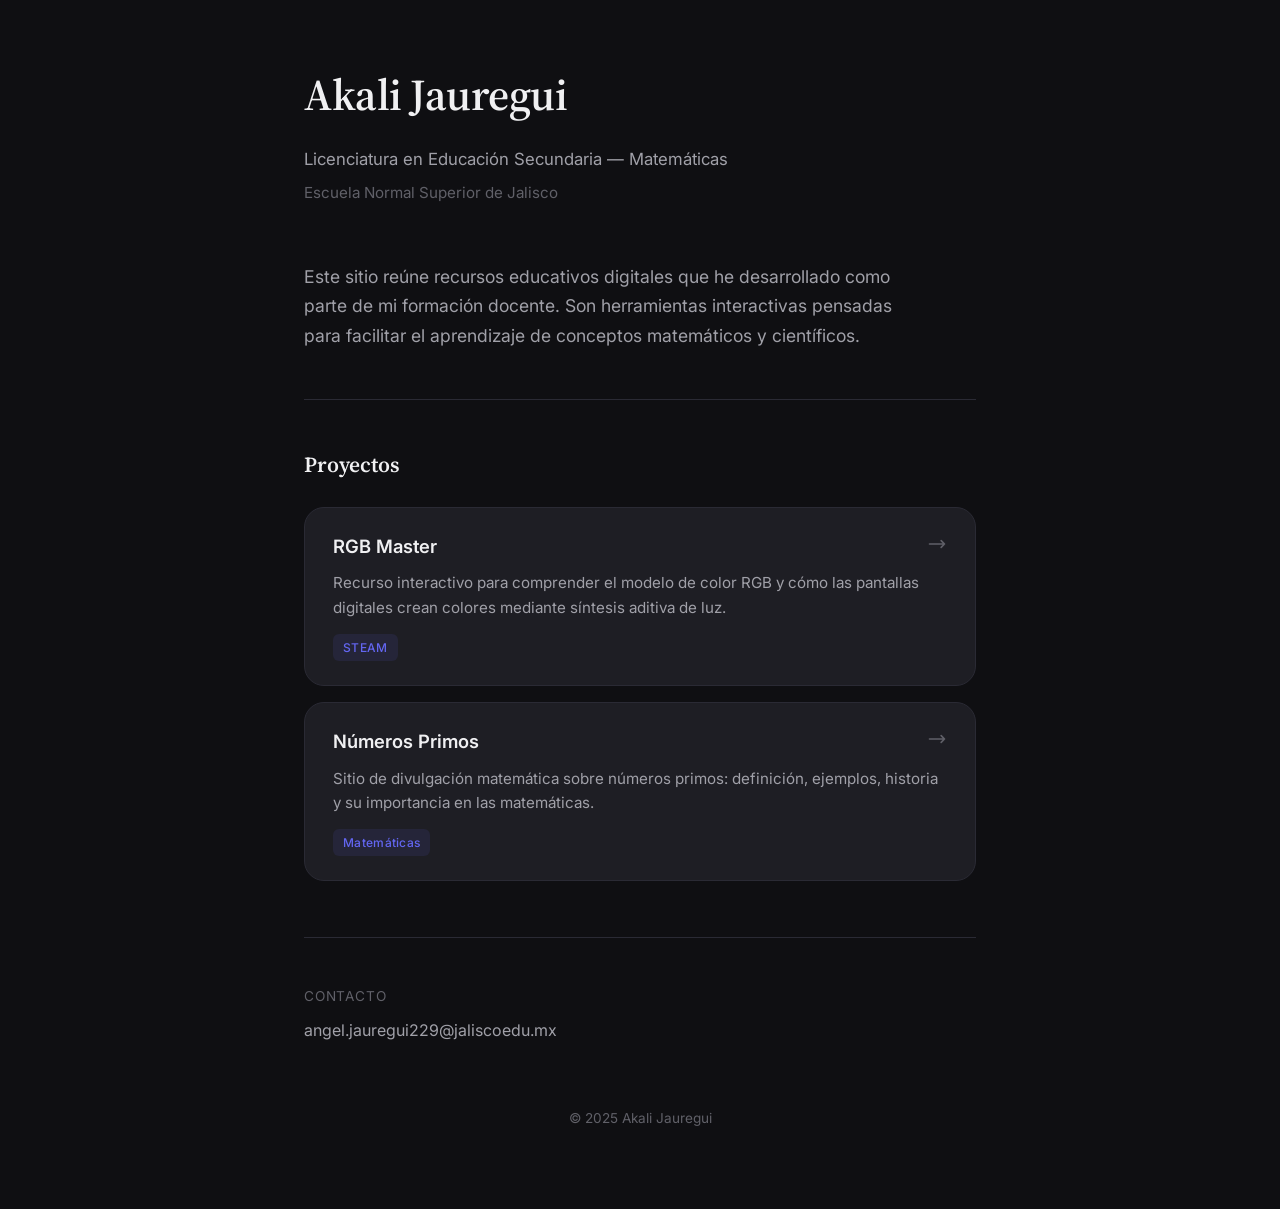
==== index.html @ 41b5761c "Add files via upload" ====
<!DOCTYPE html>
<html lang="es">
<head>
    <meta charset="UTF-8">
    <meta name="viewport" content="width=device-width, initial-scale=1.0">
    <meta name="description" content="Portafolio de recursos educativos digitales de Akali Jauregui - Licenciatura en Educación Secundaria, Matemáticas">
    <title>Akali Jauregui - Recursos Educativos</title>
    <link rel="preconnect" href="https://fonts.googleapis.com">
    <link rel="preconnect" href="https://fonts.gstatic.com" crossorigin>
    <link href="https://fonts.googleapis.com/css2?family=Source+Serif+4:opsz,wght@8..60,400;8..60,600&family=Inter:wght@400;500;600&display=swap" rel="stylesheet">
    <style>
        :root {
            --bg-primary: #0f0f12;
            --bg-secondary: #18181c;
            --bg-card: #1e1e24;
            --bg-card-hover: #26262e;
            --border-subtle: #2a2a34;
            --border-hover: #3a3a46;
            
            --text-primary: #f0f0f2;
            --text-secondary: #a0a0a8;
            --text-muted: #606068;
            
            --accent: #6366f1;
            --accent-soft: rgba(99, 102, 241, 0.1);
            
            --radius-sm: 8px;
            --radius-md: 12px;
            --radius-lg: 20px;
            
            --transition: 200ms ease;
        }

        * {
            margin: 0;
            padding: 0;
            box-sizing: border-box;
        }

        body {
            font-family: 'Inter', -apple-system, BlinkMacSystemFont, sans-serif;
            background-color: var(--bg-primary);
            color: var(--text-primary);
            line-height: 1.6;
            min-height: 100vh;
        }

        /* === LAYOUT === */
        .container {
            max-width: 720px;
            margin: 0 auto;
            padding: 60px 24px 80px;
        }

        @media (max-width: 480px) {
            .container {
                padding: 40px 20px 60px;
            }
        }

        /* === HEADER === */
        .header {
            margin-bottom: 56px;
        }

        .header-name {
            font-family: 'Source Serif 4', Georgia, serif;
            font-size: clamp(2rem, 6vw, 2.75rem);
            font-weight: 600;
            letter-spacing: -0.5px;
            margin-bottom: 16px;
            color: var(--text-primary);
        }

        .header-role {
            font-size: 1.05rem;
            color: var(--text-secondary);
            margin-bottom: 8px;
        }

        .header-institution {
            font-size: 0.95rem;
            color: var(--text-muted);
        }

        /* === INTRO === */
        .intro {
            margin-bottom: 48px;
            padding-bottom: 48px;
            border-bottom: 1px solid var(--border-subtle);
        }

        .intro-text {
            font-size: 1.1rem;
            color: var(--text-secondary);
            max-width: 600px;
            line-height: 1.7;
        }

        /* === PROYECTOS === */
        .section-title {
            font-family: 'Source Serif 4', Georgia, serif;
            font-size: 1.35rem;
            font-weight: 600;
            margin-bottom: 24px;
            color: var(--text-primary);
        }

        .projects-grid {
            display: flex;
            flex-direction: column;
            gap: 16px;
        }

        .project-card {
            display: block;
            background: var(--bg-card);
            border: 1px solid var(--border-subtle);
            border-radius: var(--radius-lg);
            padding: 24px 28px;
            text-decoration: none;
            transition: all var(--transition);
            position: relative;
        }

        .project-card:hover {
            background: var(--bg-card-hover);
            border-color: var(--border-hover);
            transform: translateY(-2px);
        }

        .project-card:focus {
            outline: none;
            border-color: var(--accent);
            box-shadow: 0 0 0 3px var(--accent-soft);
        }

        .project-header {
            display: flex;
            align-items: flex-start;
            justify-content: space-between;
            gap: 16px;
            margin-bottom: 10px;
        }

        .project-title {
            font-size: 1.15rem;
            font-weight: 600;
            color: var(--text-primary);
        }

        .project-arrow {
            color: var(--text-muted);
            transition: all var(--transition);
            flex-shrink: 0;
            margin-top: 2px;
        }

        .project-card:hover .project-arrow {
            color: var(--text-secondary);
            transform: translateX(4px);
        }

        .project-description {
            font-size: 0.95rem;
            color: var(--text-secondary);
            line-height: 1.6;
        }

        .project-tag {
            display: inline-block;
            margin-top: 14px;
            padding: 4px 10px;
            background: var(--accent-soft);
            color: var(--accent);
            font-size: 0.75rem;
            font-weight: 500;
            border-radius: 6px;
            letter-spacing: 0.3px;
        }

        /* === CONTACTO === */
        .contact {
            margin-top: 56px;
            padding-top: 48px;
            border-top: 1px solid var(--border-subtle);
        }

        .contact-label {
            font-size: 0.85rem;
            color: var(--text-muted);
            text-transform: uppercase;
            letter-spacing: 0.8px;
            margin-bottom: 10px;
        }

        .contact-email {
            font-size: 1rem;
            color: var(--text-secondary);
            text-decoration: none;
            transition: color var(--transition);
        }

        .contact-email:hover {
            color: var(--text-primary);
        }

        /* === FOOTER === */
        .footer {
            margin-top: 64px;
            text-align: center;
            color: var(--text-muted);
            font-size: 0.85rem;
        }
    </style>
</head>
<body>
    <main class="container">
        <header class="header">
            <h1 class="header-name">Akali Jauregui</h1>
            <p class="header-role">Licenciatura en Educación Secundaria — Matemáticas</p>
            <p class="header-institution">Escuela Normal Superior de Jalisco</p>
        </header>

        <section class="intro">
            <p class="intro-text">
                Este sitio reúne recursos educativos digitales que he desarrollado como parte de mi formación docente. Son herramientas interactivas pensadas para facilitar el aprendizaje de conceptos matemáticos y científicos.
            </p>
        </section>

        <section class="projects">
            <h2 class="section-title">Proyectos</h2>
            <div class="projects-grid">
                <a href="https://akali045.github.io/RGB-Master/" class="project-card">
                    <div class="project-header">
                        <span class="project-title">RGB Master</span>
                        <svg class="project-arrow" width="20" height="20" fill="none" stroke="currentColor" viewBox="0 0 24 24">
                            <path stroke-linecap="round" stroke-linejoin="round" stroke-width="2" d="M17 8l4 4m0 0l-4 4m4-4H3"/>
                        </svg>
                    </div>
                    <p class="project-description">
                        Recurso interactivo para comprender el modelo de color RGB y cómo las pantallas digitales crean colores mediante síntesis aditiva de luz.
                    </p>
                    <span class="project-tag">STEAM</span>
                </a>

                <a href="https://akali045.github.io/Numeros-Primos/" class="project-card">
                    <div class="project-header">
                        <span class="project-title">Números Primos</span>
                        <svg class="project-arrow" width="20" height="20" fill="none" stroke="currentColor" viewBox="0 0 24 24">
                            <path stroke-linecap="round" stroke-linejoin="round" stroke-width="2" d="M17 8l4 4m0 0l-4 4m4-4H3"/>
                        </svg>
                    </div>
                    <p class="project-description">
                        Sitio de divulgación matemática sobre números primos: definición, ejemplos, historia y su importancia en las matemáticas.
                    </p>
                    <span class="project-tag">Matemáticas</span>
                </a>
            </div>
        </section>

        <section class="contact">
            <p class="contact-label">Contacto</p>
            <a href="mailto:angel.jauregui229@jaliscoedu.mx" class="contact-email">
                angel.jauregui229@jaliscoedu.mx
            </a>
        </section>

        <footer class="footer">
            <p>© 2025 Akali Jauregui</p>
        </footer>
    </main>
</body>
</html>
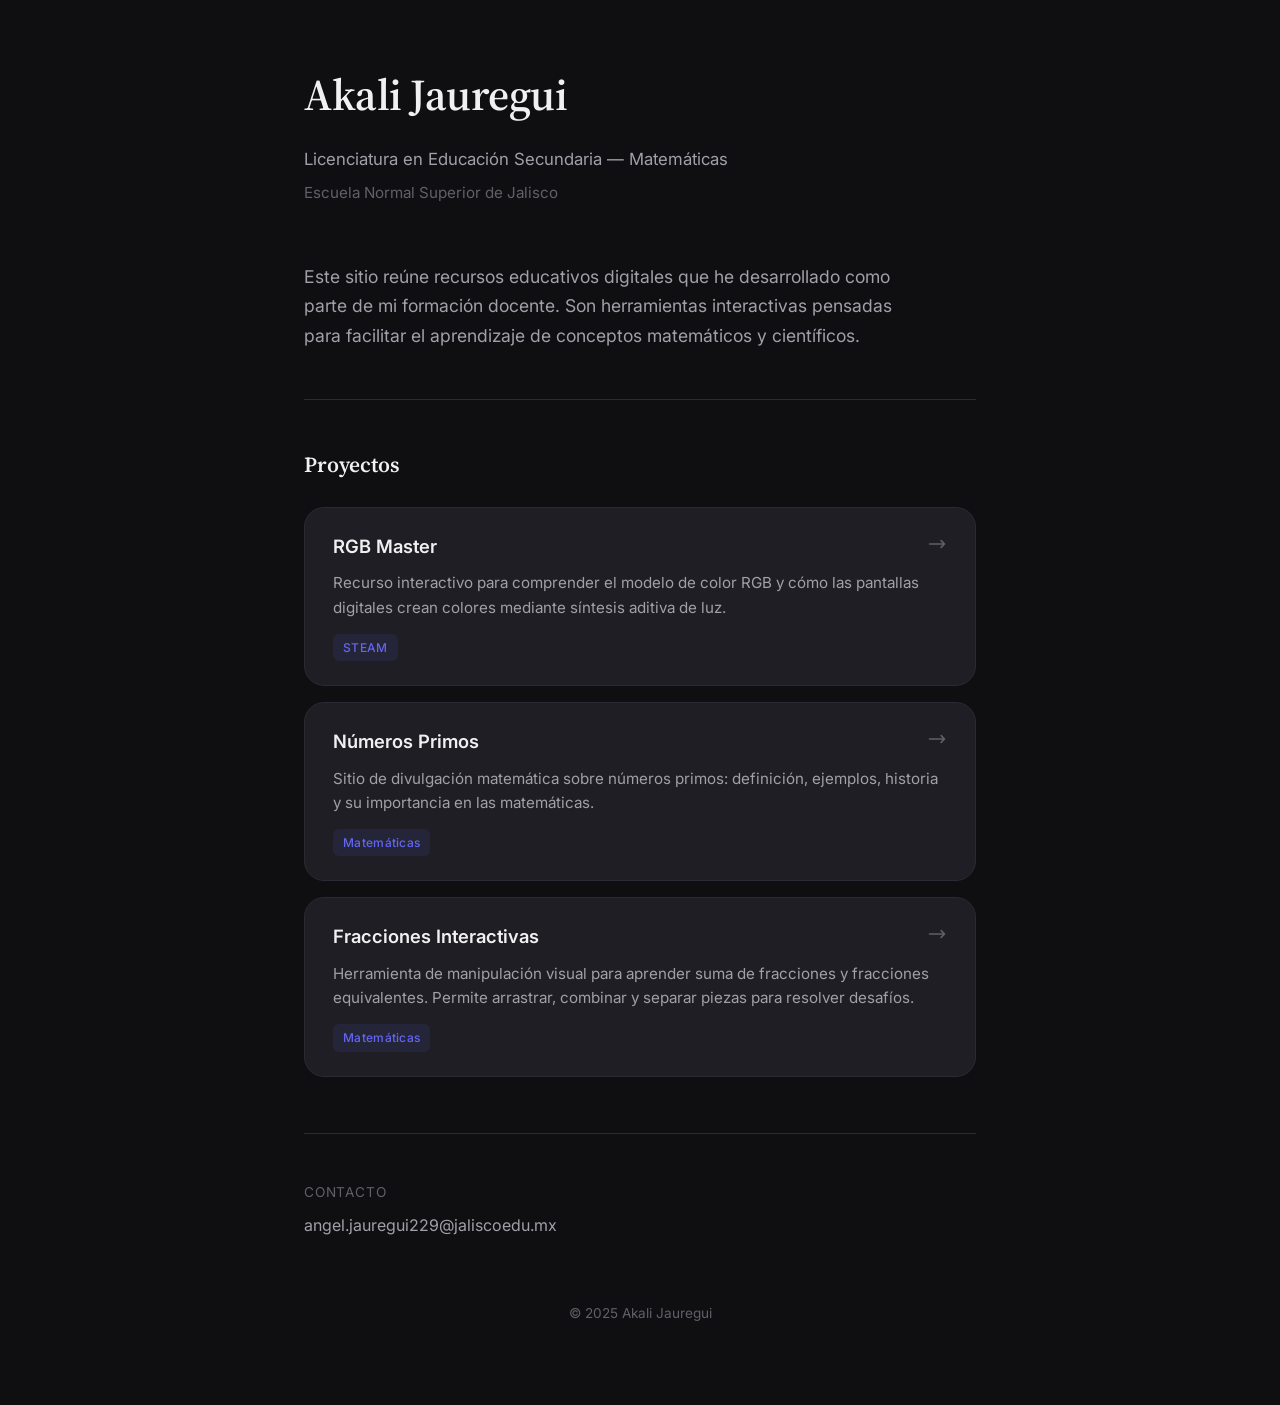
==== commit 4e2c87cf: "Update index.html" ====
--- a/index.html
+++ b/index.html
@@ -256,6 +256,19 @@
                     </p>
                     <span class="project-tag">Matemáticas</span>
                 </a>
+
+                 <a href="https://akali045.github.io/Fracciones-Interactivas/" class="project-card">
+                    <div class="project-header">
+                        <span class="project-title">Fracciones Interactivas</span>
+                        <svg class="project-arrow" width="20" height="20" fill="none" stroke="currentColor" viewBox="0 0 24 24">
+                            <path stroke-linecap="round" stroke-linejoin="round" stroke-width="2" d="M17 8l4 4m0 0l-4 4m4-4H3"/>
+                        </svg>
+                    </div>
+                    <p class="project-description">
+                        Herramienta de manipulación visual para aprender suma de fracciones y fracciones equivalentes. Permite arrastrar, combinar y separar piezas para resolver desafíos.
+                    </p>
+                    <span class="project-tag">Matemáticas</span>
+                </a>
             </div>
         </section>
 
@@ -271,4 +284,5 @@
         </footer>
     </main>
 </body>
-</html>+
+</html>
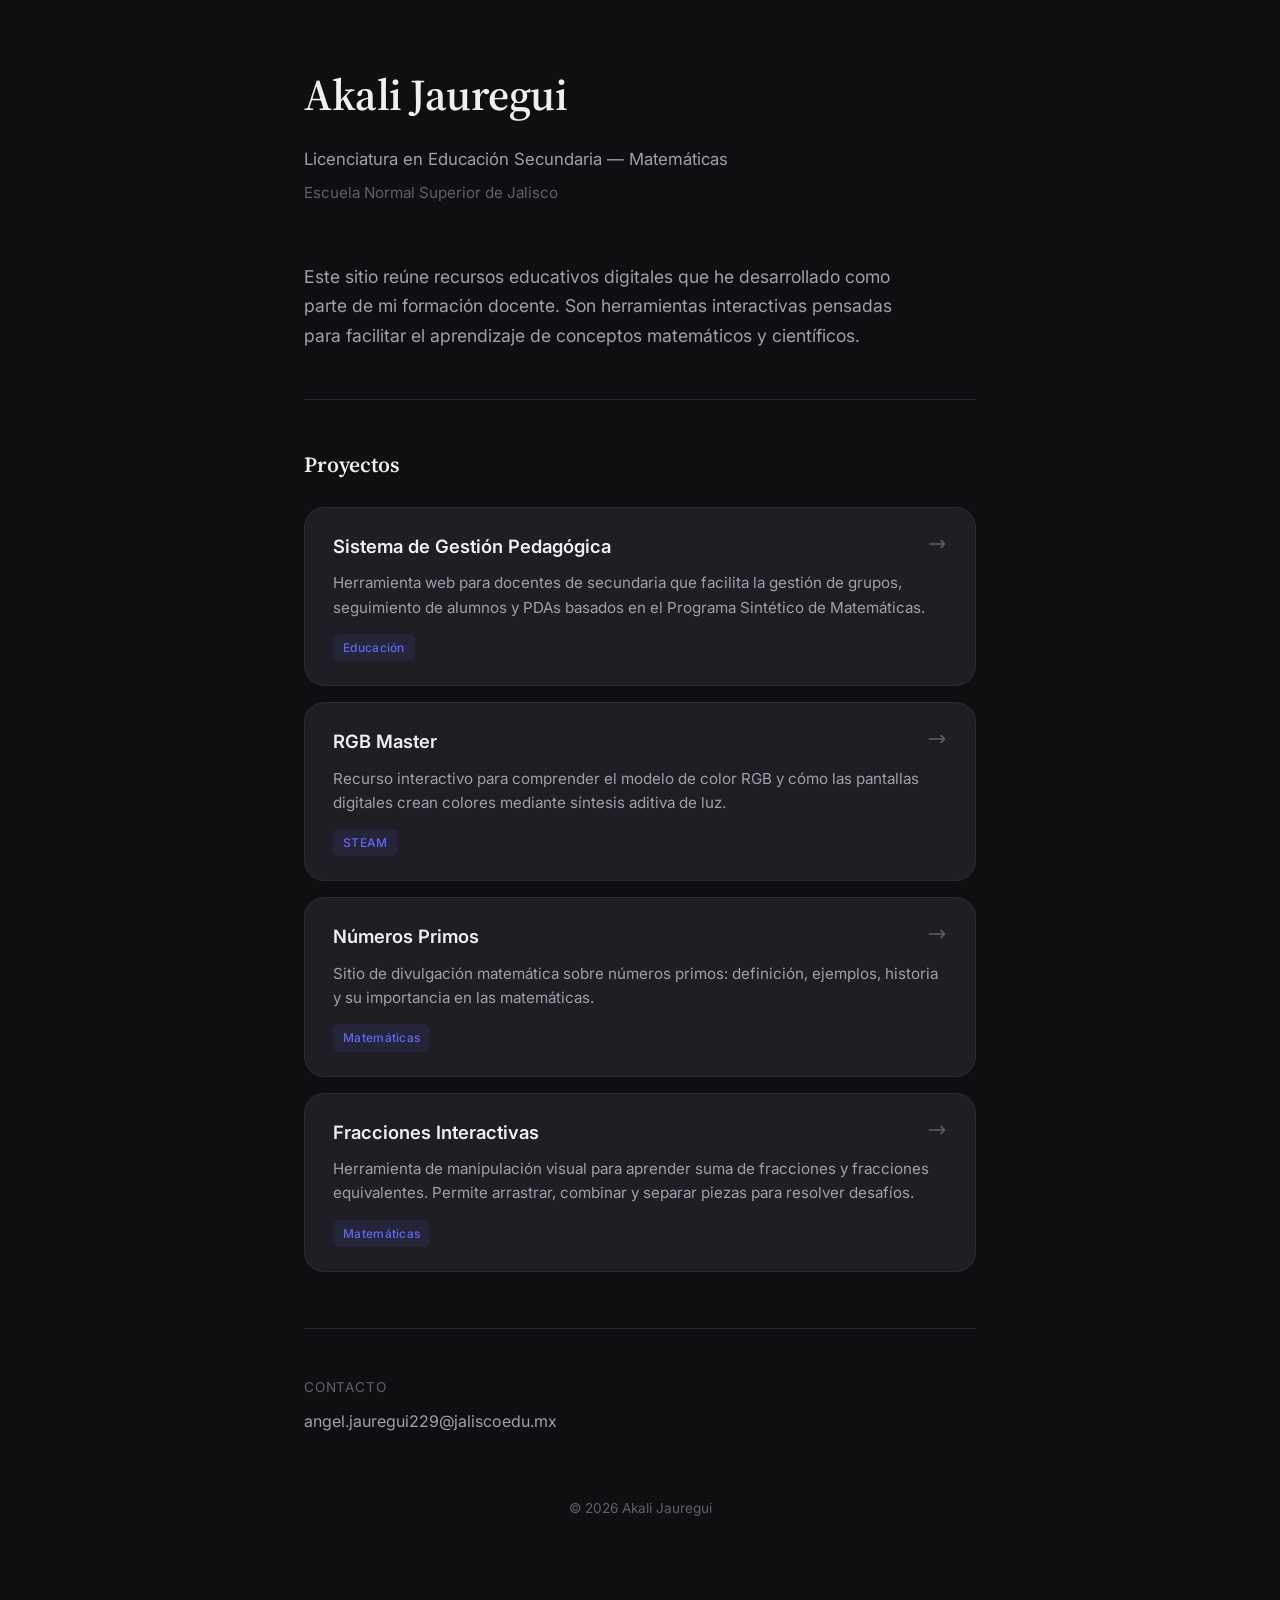
==== commit a4ae99e9: "Update index.html" ====
--- a/index.html
+++ b/index.html
@@ -231,6 +231,19 @@
         <section class="projects">
             <h2 class="section-title">Proyectos</h2>
             <div class="projects-grid">
+                <a href="https://akali045.github.io/gestion-pedagogica/" class="project-card">
+                    <div class="project-header">
+                    <span class="project-title">Sistema de Gestión Pedagógica</span>
+                        <svg class="project-arrow" width="20" height="20" fill="none" stroke="currentColor" viewBox="0 0 24 24">
+                    <path stroke-linecap="round" stroke-linejoin="round" stroke-width="2" d="M17 8l4 4m0 0l-4 4m4-4H3"/>
+                </svg>
+            </div>
+            <p class="project-description">
+                Herramienta web para docentes de secundaria que facilita la gestión de grupos, seguimiento de alumnos y PDAs basados en el Programa Sintético de Matemáticas.
+            </p>
+            <span class="project-tag">Educación</span>
+        </a>
+
                 <a href="https://akali045.github.io/RGB-Master/" class="project-card">
                     <div class="project-header">
                         <span class="project-title">RGB Master</span>
@@ -280,9 +293,10 @@
         </section>
 
         <footer class="footer">
-            <p>© 2025 Akali Jauregui</p>
+            <p>© 2026 Akali Jauregui</p>
         </footer>
     </main>
 </body>
 
 </html>
+
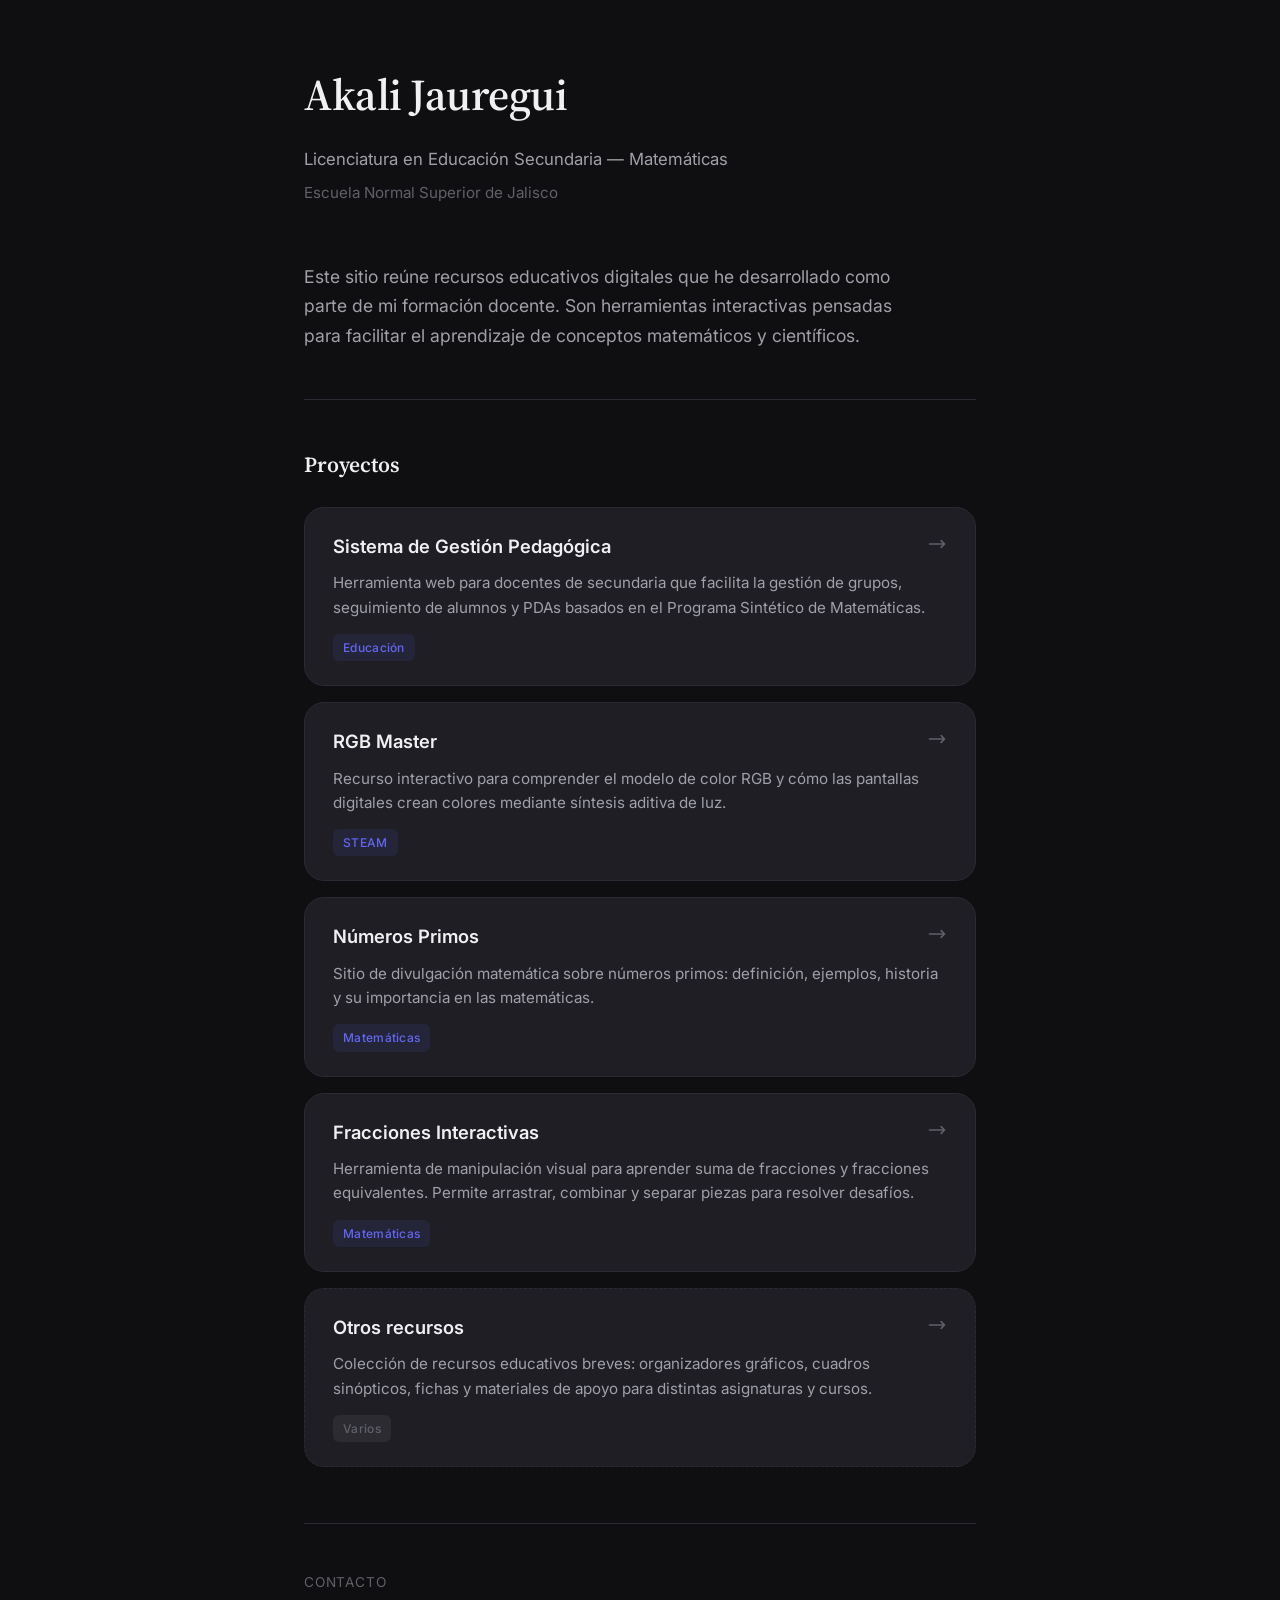
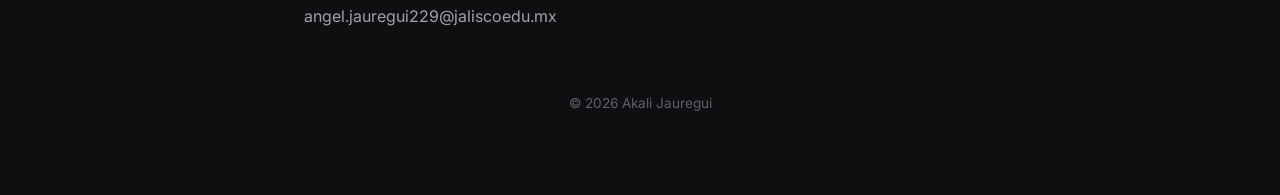
==== commit 55ffdb01: "Add 'Otros recursos' project card to index.html Added a new project card for 'Otros recursos' with a" ====
--- a/index.html
+++ b/index.html
@@ -179,6 +179,16 @@
             letter-spacing: 0.3px;
         }
 
+        /* Tarjeta "Otros" con estilo diferenciado */
+        .project-card.card-otros {
+            border-style: dashed;
+        }
+
+        .project-card.card-otros .project-tag {
+            background: rgba(160, 160, 168, 0.1);
+            color: var(--text-muted);
+        }
+
         /* === CONTACTO === */
         .contact {
             margin-top: 56px;
@@ -233,16 +243,16 @@
             <div class="projects-grid">
                 <a href="https://akali045.github.io/gestion-pedagogica/" class="project-card">
                     <div class="project-header">
-                    <span class="project-title">Sistema de Gestión Pedagógica</span>
-                        <svg class="project-arrow" width="20" height="20" fill="none" stroke="currentColor" viewBox="0 0 24 24">
-                    <path stroke-linecap="round" stroke-linejoin="round" stroke-width="2" d="M17 8l4 4m0 0l-4 4m4-4H3"/>
-                </svg>
-            </div>
-            <p class="project-description">
-                Herramienta web para docentes de secundaria que facilita la gestión de grupos, seguimiento de alumnos y PDAs basados en el Programa Sintético de Matemáticas.
-            </p>
-            <span class="project-tag">Educación</span>
-        </a>
+                        <span class="project-title">Sistema de Gestión Pedagógica</span>
+                        <svg class="project-arrow" width="20" height="20" fill="none" stroke="currentColor" viewBox="0 0 24 24">
+                            <path stroke-linecap="round" stroke-linejoin="round" stroke-width="2" d="M17 8l4 4m0 0l-4 4m4-4H3"/>
+                        </svg>
+                    </div>
+                    <p class="project-description">
+                        Herramienta web para docentes de secundaria que facilita la gestión de grupos, seguimiento de alumnos y PDAs basados en el Programa Sintético de Matemáticas.
+                    </p>
+                    <span class="project-tag">Educación</span>
+                </a>
 
                 <a href="https://akali045.github.io/RGB-Master/" class="project-card">
                     <div class="project-header">
@@ -270,7 +280,7 @@
                     <span class="project-tag">Matemáticas</span>
                 </a>
 
-                 <a href="https://akali045.github.io/Fracciones-Interactivas/" class="project-card">
+                <a href="https://akali045.github.io/Fracciones-Interactivas/" class="project-card">
                     <div class="project-header">
                         <span class="project-title">Fracciones Interactivas</span>
                         <svg class="project-arrow" width="20" height="20" fill="none" stroke="currentColor" viewBox="0 0 24 24">
@@ -281,6 +291,19 @@
                         Herramienta de manipulación visual para aprender suma de fracciones y fracciones equivalentes. Permite arrastrar, combinar y separar piezas para resolver desafíos.
                     </p>
                     <span class="project-tag">Matemáticas</span>
+                </a>
+
+                <a href="https://akali045.github.io/otros/" class="project-card card-otros">
+                    <div class="project-header">
+                        <span class="project-title">Otros recursos</span>
+                        <svg class="project-arrow" width="20" height="20" fill="none" stroke="currentColor" viewBox="0 0 24 24">
+                            <path stroke-linecap="round" stroke-linejoin="round" stroke-width="2" d="M17 8l4 4m0 0l-4 4m4-4H3"/>
+                        </svg>
+                    </div>
+                    <p class="project-description">
+                        Colección de recursos educativos breves: organizadores gráficos, cuadros sinópticos, fichas y materiales de apoyo para distintas asignaturas y cursos.
+                    </p>
+                    <span class="project-tag">Varios</span>
                 </a>
             </div>
         </section>
@@ -297,6 +320,4 @@
         </footer>
     </main>
 </body>
-
 </html>
-
